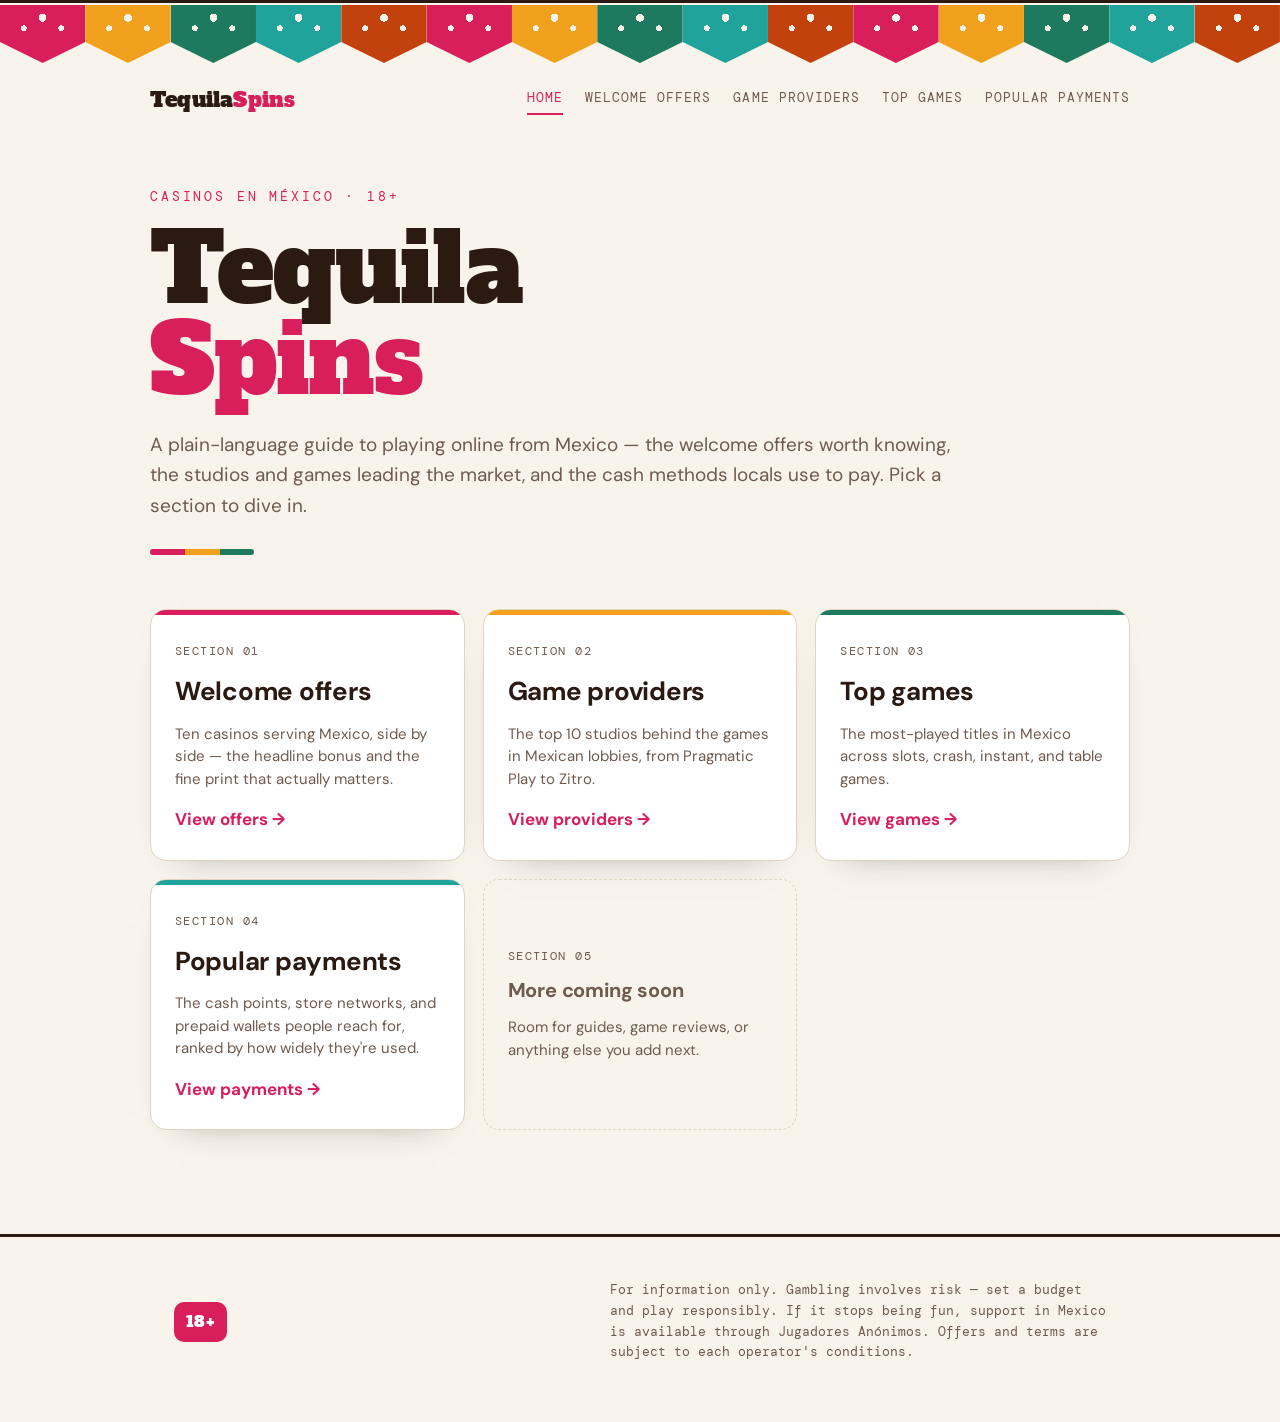
==== index.html @ b5e650cb "Add files via upload" ====
<!DOCTYPE html>
<html lang="en">
<head>
<meta charset="UTF-8">
<meta name="viewport" content="width=device-width, initial-scale=1.0">
<title>Tequila Spins · Casinos &amp; Payments in Mexico</title>
<link rel="preconnect" href="https://fonts.googleapis.com">
<link rel="preconnect" href="https://fonts.gstatic.com" crossorigin>
<link href="https://fonts.googleapis.com/css2?family=Alfa+Slab+One&family=DM+Sans:opsz,wght@9..40,400;9..40,500;9..40,700&family=DM+Mono:wght@400;500&display=swap" rel="stylesheet">
<link rel="stylesheet" href="styles.css">
</head>
<body>
<a href="#main" class="skip">Skip to content</a>

<div class="picado" aria-hidden="true">
  <span class="flag"></span><span class="flag"></span><span class="flag"></span>
  <span class="flag"></span><span class="flag"></span><span class="flag"></span>
  <span class="flag"></span><span class="flag"></span><span class="flag"></span>
  <span class="flag"></span><span class="flag"></span><span class="flag"></span>
  <span class="flag"></span><span class="flag"></span><span class="flag"></span>
</div>

<nav class="nav wrap" aria-label="Primary">
  <a class="brand" href="index.html">Tequila<span>Spins</span></a>
  <div class="links">
    <a href="index.html" aria-current="page">Home</a>
    <a href="welcome-offers.html">Welcome offers</a>
    <a href="game-providers.html">Game providers</a>
    <a href="top-games.html">Top games</a>
    <a href="popular-payments.html">Popular payments</a>
  </div>
</nav>

<header class="hero wrap">
  <p class="eyebrow">Casinos en México · 18+</p>
  <h1>Tequila<br><span class="accent">Spins</span></h1>
  <p class="lede">A plain-language guide to playing online from Mexico — the welcome offers worth knowing, the studios and games leading the market, and the cash methods locals use to pay. Pick a section to dive in.</p>
  <div class="rule" aria-hidden="true"></div>
</header>

<main id="main">
  <section class="section wrap" aria-label="Explore">
    <div class="hub">
      <a class="hub-card" href="welcome-offers.html">
        <span class="kicker">Section 01</span>
        <h2>Welcome offers</h2>
        <p>Ten casinos serving Mexico, side by side — the headline bonus and the fine print that actually matters.</p>
        <span class="go">View offers →</span>
      </a>

      <a class="hub-card" href="game-providers.html">
        <span class="kicker">Section 02</span>
        <h2>Game providers</h2>
        <p>The top 10 studios behind the games in Mexican lobbies, from Pragmatic Play to Zitro.</p>
        <span class="go">View providers →</span>
      </a>

      <a class="hub-card" href="top-games.html">
        <span class="kicker">Section 03</span>
        <h2>Top games</h2>
        <p>The most-played titles in Mexico across slots, crash, instant, and table games.</p>
        <span class="go">View games →</span>
      </a>

      <a class="hub-card" href="popular-payments.html">
        <span class="kicker">Section 04</span>
        <h2>Popular payments</h2>
        <p>The cash points, store networks, and prepaid wallets people reach for, ranked by how widely they're used.</p>
        <span class="go">View payments →</span>
      </a>

      <div class="hub-card hub-card--soon">
        <span class="kicker">Section 05</span>
        <h2>More coming soon</h2>
        <p>Room for guides, game reviews, or anything else you add next.</p>
      </div>
    </div>
  </section>
</main>

<footer>
  <div class="wrap foot-grid">
    <span class="badge18">18+</span>
    <p class="foot-text">For information only. Gambling involves risk — set a budget and play responsibly. If it stops being fun, support in Mexico is available through Jugadores Anónimos. Offers and terms are subject to each operator's conditions.</p>
  </div>
</footer>
</body>
</html>
---- styles.css ----
/* ===== Tequila Spins — shared styles ===== */
:root{
  --cal:#F8F4EC;
  --cal-deep:#EFE7D7;
  --tinta:#2A1A12;
  --muted:#6F5B4E;
  --rosa:#D81E5B;
  --sol:#F2A11E;
  --verde:#1E7A5E;
  --turquesa:#1FA39B;
  --barro:#C2410C;
  --line:#E0D4C0;
  --surface:#FFFFFF;
}
*{box-sizing:border-box;}
html{scroll-behavior:smooth;}
body{
  margin:0;background:var(--cal);color:var(--tinta);
  font-family:"DM Sans",system-ui,sans-serif;
  font-size:17px;line-height:1.6;-webkit-font-smoothing:antialiased;
}

/* ---------- Papel picado banner ---------- */
.picado{display:flex;width:100%;overflow:hidden;padding-top:2px;border-top:3px solid var(--tinta);}
.flag{
  flex:1 1 0;height:58px;transform-origin:top center;
  clip-path:polygon(0 0,100% 0,100% 64%,50% 100%,0 64%);
  -webkit-mask:
    radial-gradient(circle 4px at 50% 22%, transparent 98%, #000 100%),
    radial-gradient(circle 3px at 28% 40%, transparent 98%, #000 100%),
    radial-gradient(circle 3px at 72% 40%, transparent 98%, #000 100%);
  -webkit-mask-composite:source-in;
  mask:
    radial-gradient(circle 4px at 50% 22%, transparent 98%, #000 100%),
    radial-gradient(circle 3px at 28% 40%, transparent 98%, #000 100%),
    radial-gradient(circle 3px at 72% 40%, transparent 98%, #000 100%);
  mask-composite:intersect;
  animation:sway 4.5s ease-in-out infinite;
}
.flag:nth-child(5n+1){background:var(--rosa);}
.flag:nth-child(5n+2){background:var(--sol);}
.flag:nth-child(5n+3){background:var(--verde);}
.flag:nth-child(5n+4){background:var(--turquesa);}
.flag:nth-child(5n+5){background:var(--barro);}
.flag:nth-child(2n){animation-delay:-2.2s;}
.flag:nth-child(3n){animation-delay:-1.1s;}
@keyframes sway{0%,100%{transform:rotate(-1.4deg);}50%{transform:rotate(1.4deg);}}

.wrap{max-width:980px;margin:0 auto;padding:0 24px;}

/* ---------- Nav ---------- */
.nav{display:flex;align-items:center;justify-content:space-between;gap:16px;padding:20px 0;flex-wrap:wrap;}
.nav .brand{font-family:"Alfa Slab One",serif;font-size:21px;color:var(--tinta);text-decoration:none;letter-spacing:.01em;}
.nav .brand span{color:var(--rosa);}
.nav .links{display:flex;gap:22px;flex-wrap:wrap;}
.nav .links a{
  font-family:"DM Mono",monospace;font-size:13px;letter-spacing:.08em;text-transform:uppercase;
  color:var(--muted);text-decoration:none;padding:4px 0;border-bottom:2px solid transparent;
}
.nav .links a:hover{color:var(--tinta);}
.nav .links a[aria-current="page"]{color:var(--rosa);border-bottom-color:var(--rosa);}

/* ---------- Hero (home) ---------- */
.hero{padding:50px 0 40px;}
.eyebrow{
  font-family:"DM Mono",monospace;font-size:13px;letter-spacing:.22em;
  text-transform:uppercase;color:var(--rosa);margin:0 0 18px;
}
.hero h1{
  font-family:"Alfa Slab One",serif;font-weight:400;
  font-size:clamp(46px,8.5vw,96px);line-height:.94;margin:0;letter-spacing:-.01em;
}
.hero h1 .accent{color:var(--rosa);}
.hero .lede{max-width:62ch;font-size:19px;color:var(--muted);margin:24px 0 0;}
.rule{height:6px;width:104px;margin:28px 0 0;border-radius:3px;
  background:linear-gradient(90deg,var(--rosa) 0 34%,var(--sol) 34% 67%,var(--verde) 67% 100%);}

/* ---------- Page header (subpages) ---------- */
.page-head{padding:36px 0 28px;}
.page-title{
  font-family:"Alfa Slab One",serif;font-weight:400;
  font-size:clamp(34px,6.5vw,62px);line-height:1;margin:10px 0 0;letter-spacing:-.01em;
}
.page-head .lede{max-width:62ch;font-size:18px;color:var(--muted);margin:18px 0 0;}

/* ---------- Hub cards (home) ---------- */
.hub{display:grid;grid-template-columns:repeat(auto-fit,minmax(260px,1fr));gap:18px;padding:6px 0 30px;}
.hub-card{
  position:relative;display:block;background:var(--surface);border:1px solid var(--line);
  border-radius:16px;padding:26px 24px;text-decoration:none;color:var(--tinta);overflow:hidden;
  box-shadow:0 16px 36px -30px rgba(42,26,18,.55);
  transition:transform .25s ease, box-shadow .25s ease;
}
.hub-card::before{content:"";position:absolute;inset:0 0 auto 0;height:5px;}
.hub-card:nth-of-type(5n+1)::before{background:var(--rosa);}
.hub-card:nth-of-type(5n+2)::before{background:var(--sol);}
.hub-card:nth-of-type(5n+3)::before{background:var(--verde);}
.hub-card:nth-of-type(5n+4)::before{background:var(--turquesa);}
.hub-card:hover{transform:translateY(-3px);box-shadow:0 22px 44px -28px rgba(42,26,18,.6);}
.hub-card .kicker{font-family:"DM Mono",monospace;font-size:12px;letter-spacing:.12em;text-transform:uppercase;color:var(--muted);}
.hub-card h2{font-weight:700;font-size:26px;margin:8px 0 0;letter-spacing:-.01em;}
.hub-card p{color:var(--muted);font-size:15px;margin:10px 0 0;line-height:1.5;}
.hub-card .go{display:inline-block;margin:16px 0 0;font-weight:700;color:var(--rosa);}
.hub-card--soon{
  background:transparent;border:1.5px dashed var(--line);box-shadow:none;cursor:default;
  display:flex;flex-direction:column;justify-content:center;
}
.hub-card--soon::before{display:none;}
.hub-card--soon:hover{transform:none;box-shadow:none;}
.hub-card--soon .kicker{color:var(--muted);}
.hub-card--soon h2{color:var(--muted);font-size:20px;}

/* ---------- Section heads ---------- */
.section{padding:8px 0 30px;}
.section-head{display:flex;align-items:baseline;gap:16px;margin:0 0 22px;flex-wrap:wrap;}
.section-head .num{
  font-family:"DM Mono",monospace;font-size:13px;color:var(--muted);
  border:1.5px solid var(--line);border-radius:999px;padding:3px 12px;
}
.section-head h2{font-weight:700;font-size:clamp(27px,4.4vw,38px);margin:0;letter-spacing:-.02em;}
.section-head .sub{font-family:"DM Mono",monospace;font-size:12.5px;color:var(--muted);letter-spacing:.05em;}

/* ---------- Offer cards ---------- */
.offers{display:grid;grid-template-columns:repeat(2,1fr);gap:18px;}
.offer{
  position:relative;background:var(--surface);border:1px solid var(--line);
  border-radius:16px;padding:24px 22px 22px;overflow:hidden;
  box-shadow:0 16px 36px -30px rgba(42,26,18,.55);
  transition:transform .25s ease, box-shadow .25s ease;
}
.offer::before{content:"";position:absolute;inset:0 0 auto 0;height:5px;}
.offer:nth-child(5n+1)::before{background:var(--rosa);}
.offer:nth-child(5n+2)::before{background:var(--sol);}
.offer:nth-child(5n+3)::before{background:var(--verde);}
.offer:nth-child(5n+4)::before{background:var(--turquesa);}
.offer:nth-child(5n+5)::before{background:var(--barro);}
.offer:hover{transform:translateY(-3px);box-shadow:0 22px 44px -28px rgba(42,26,18,.6);}
.offer .brand{font-weight:700;font-size:20px;margin:6px 0 0;}
.offer .deal{font-weight:700;font-size:19px;line-height:1.3;margin:10px 0 0;color:var(--tinta);}
.offer .chip{
  display:inline-block;margin:14px 0 0;font-family:"DM Mono",monospace;font-size:11.5px;
  letter-spacing:.06em;text-transform:uppercase;color:var(--rosa);
  background:#FCEBF0;border:1px solid #F4C9D7;padding:4px 10px;border-radius:999px;
}
.offer .req{margin:14px 0 0;font-size:14px;color:var(--muted);line-height:1.5;}
.offer .req b{color:var(--tinta);font-weight:700;}

/* ---------- Payments table ---------- */
.card{background:var(--surface);border:1px solid var(--line);border-radius:18px;overflow:hidden;
  box-shadow:0 18px 40px -28px rgba(42,26,18,.5);}
table{width:100%;border-collapse:collapse;}
thead th{
  font-family:"DM Mono",monospace;font-size:12px;letter-spacing:.12em;text-transform:uppercase;
  color:var(--muted);text-align:left;font-weight:500;padding:18px 22px;
  background:var(--cal-deep);border-bottom:2px solid var(--line);
}
thead th:last-child{text-align:right;}
tbody td{padding:18px 22px;border-bottom:1px solid var(--line);vertical-align:middle;}
tbody tr:last-child td{border-bottom:none;}
tbody tr:hover{background:#FCF8F0;}
.method{font-weight:700;font-size:18px;white-space:nowrap;}
.pdesc{color:var(--muted);font-size:15px;line-height:1.5;}
.pop{min-width:180px;}
.pop-inner{display:flex;align-items:center;gap:12px;justify-content:flex-end;}
.bar{flex:1;max-width:120px;height:10px;border-radius:999px;background:var(--cal-deep);overflow:hidden;}
.bar__fill{display:block;height:100%;width:0;border-radius:999px;
  background:linear-gradient(90deg,var(--rosa),var(--sol));
  transition:width 1.1s cubic-bezier(.22,1,.36,1);}
.is-loaded .bar__fill{width:var(--pct);}
.pct{font-family:"DM Mono",monospace;font-weight:500;font-size:15px;min-width:38px;text-align:right;}

/* ---------- Notes + footer ---------- */
.note{margin:20px 2px 0;font-size:13.5px;color:var(--muted);line-height:1.55;}
.note b{color:var(--tinta);font-weight:700;}
footer{border-top:3px solid var(--tinta);margin-top:44px;padding:30px 0 46px;}
.foot-grid{display:flex;justify-content:space-between;gap:18px;flex-wrap:wrap;align-items:center;}
.badge18{
  font-family:"Alfa Slab One",serif;font-size:15px;color:#fff;background:var(--rosa);
  border-radius:10px;padding:8px 12px;letter-spacing:.02em;
}
.foot-text{font-family:"DM Mono",monospace;font-size:13px;color:var(--muted);max-width:62ch;line-height:1.6;}

/* ---------- Responsive ---------- */
@media (max-width:760px){.offers{grid-template-columns:1fr;}}
@media (max-width:620px){
  body{font-size:16px;}
  thead{display:none;}
  tbody td{display:block;padding:6px 18px;border:none;}
  tbody tr{display:block;padding:16px 0;border-bottom:1px solid var(--line);}
  tbody tr:last-child{border-bottom:none;}
  .method{font-size:19px;padding-top:14px;}
  .pop{padding-bottom:16px;}
  .pop-inner{justify-content:flex-start;}
  .bar{max-width:none;}
}
@media (prefers-reduced-motion:reduce){
  .flag{animation:none;}
  .bar__fill{transition:none;}
  .offer,.hub-card{transition:none;}
}
a.skip{position:absolute;left:-999px;}
a.skip:focus{left:12px;top:12px;background:var(--tinta);color:#fff;padding:8px 12px;border-radius:8px;z-index:5;}
:focus-visible{outline:3px solid var(--rosa);outline-offset:2px;}

/* ---------- Ranked list (providers / games) ---------- */
.ranklist{display:flex;flex-direction:column;gap:14px;}
.rank-item{
  position:relative;display:flex;gap:20px;align-items:flex-start;
  background:var(--surface);border:1px solid var(--line);border-radius:16px;
  padding:22px 24px;overflow:hidden;
  box-shadow:0 16px 36px -30px rgba(42,26,18,.5);
  transition:transform .2s ease, box-shadow .2s ease;
}
.rank-item::before{content:"";position:absolute;left:0;top:0;bottom:0;width:5px;}
.rank-item:nth-child(5n+1)::before{background:var(--rosa);}
.rank-item:nth-child(5n+2)::before{background:var(--sol);}
.rank-item:nth-child(5n+3)::before{background:var(--verde);}
.rank-item:nth-child(5n+4)::before{background:var(--turquesa);}
.rank-item:nth-child(5n+5)::before{background:var(--barro);}
.rank-item:hover{transform:translateY(-2px);box-shadow:0 22px 44px -28px rgba(42,26,18,.6);}
.rank-num{
  font-family:"Alfa Slab One",serif;font-size:36px;line-height:.9;
  min-width:54px;text-align:center;flex:none;color:#D9C7AE;
}
.rank-item:nth-child(1) .rank-num{color:var(--rosa);}
.rank-item:nth-child(2) .rank-num{color:var(--sol);}
.rank-item:nth-child(3) .rank-num{color:var(--verde);}
.rank-body{flex:1;}
.rank-name{font-weight:700;font-size:20px;margin:0;line-height:1.2;}
.rank-meta{
  font-family:"DM Mono",monospace;font-size:12px;letter-spacing:.05em;
  text-transform:uppercase;color:var(--muted);margin:5px 0 0;
}
.rank-desc{color:var(--muted);font-size:15px;line-height:1.5;margin:10px 0 0;}
.rank-desc b{color:var(--tinta);font-weight:700;}
@media (max-width:620px){
  .rank-item{gap:14px;padding:18px 18px;}
  .rank-num{font-size:28px;min-width:38px;}
  .rank-name{font-size:18px;}
}
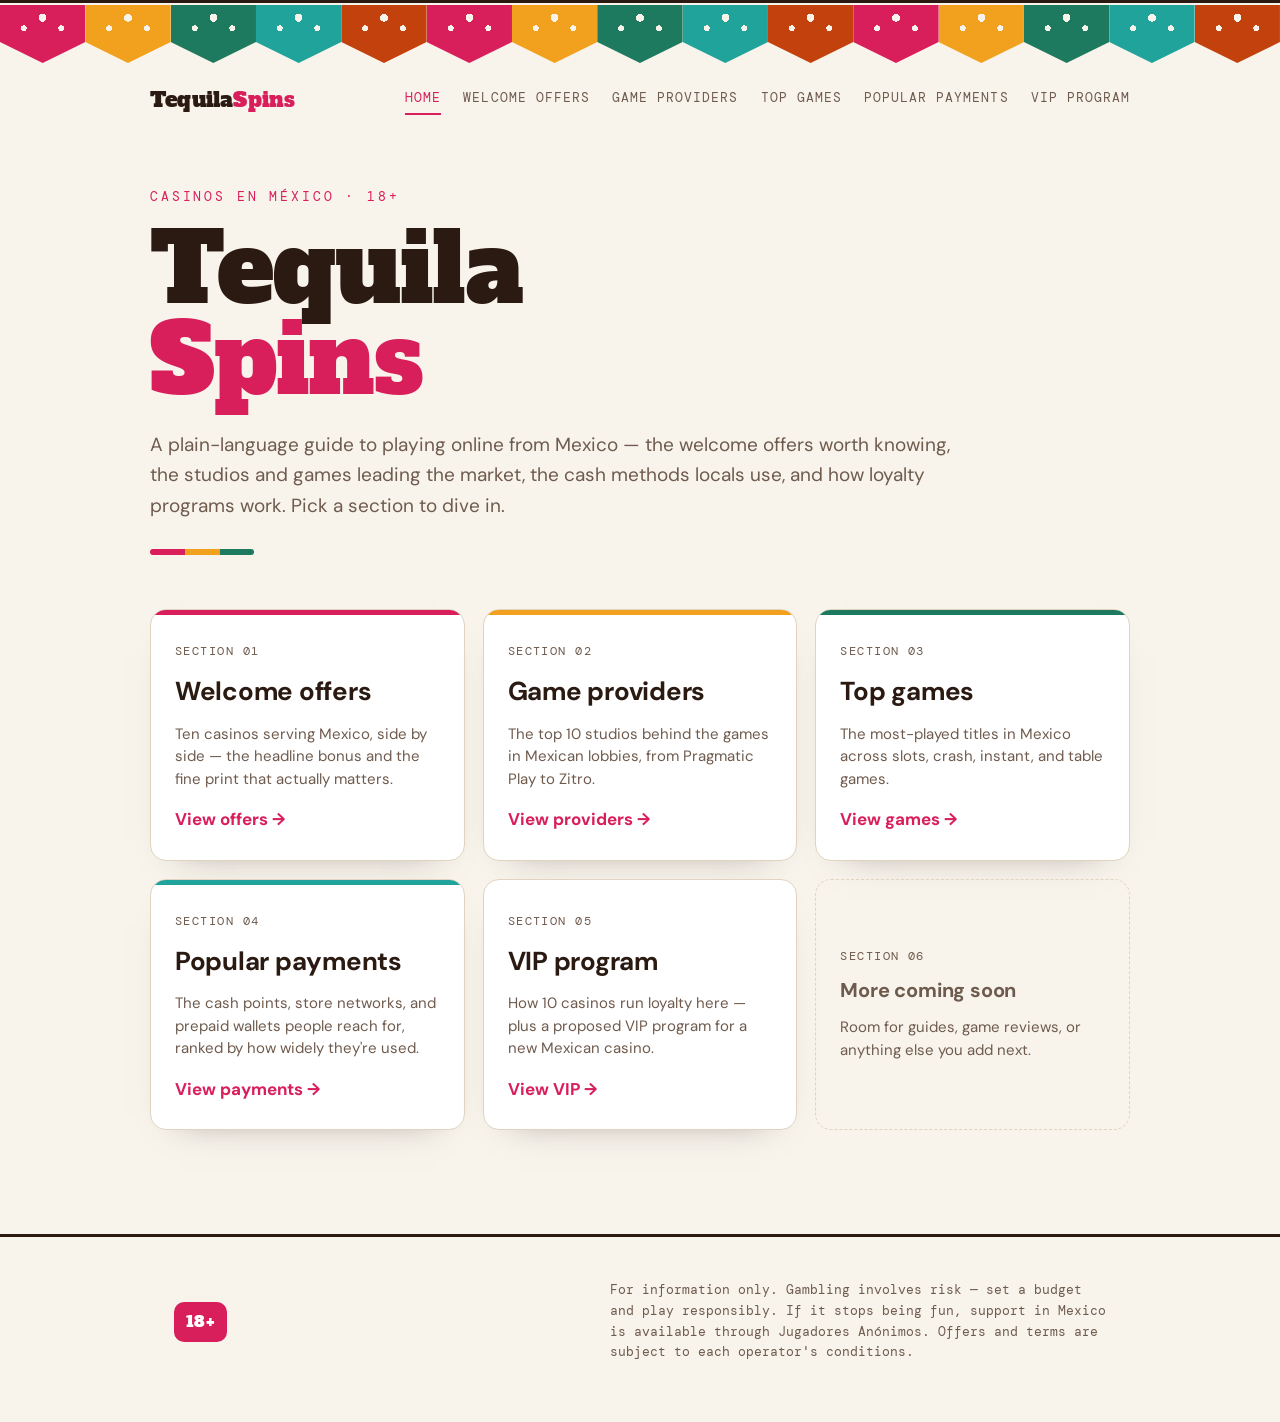
==== commit ef85100d: "Add files via upload" ====
--- a/index.html
+++ b/index.html
@@ -28,13 +28,14 @@
     <a href="game-providers.html">Game providers</a>
     <a href="top-games.html">Top games</a>
     <a href="popular-payments.html">Popular payments</a>
+    <a href="vip-program.html">VIP program</a>
   </div>
 </nav>
 
 <header class="hero wrap">
   <p class="eyebrow">Casinos en México · 18+</p>
   <h1>Tequila<br><span class="accent">Spins</span></h1>
-  <p class="lede">A plain-language guide to playing online from Mexico — the welcome offers worth knowing, the studios and games leading the market, and the cash methods locals use to pay. Pick a section to dive in.</p>
+  <p class="lede">A plain-language guide to playing online from Mexico — the welcome offers worth knowing, the studios and games leading the market, the cash methods locals use, and how loyalty programs work. Pick a section to dive in.</p>
   <div class="rule" aria-hidden="true"></div>
 </header>
 
@@ -69,8 +70,15 @@
         <span class="go">View payments →</span>
       </a>
 
+      <a class="hub-card" href="vip-program.html">
+        <span class="kicker">Section 05</span>
+        <h2>VIP program</h2>
+        <p>How 10 casinos run loyalty here — plus a proposed VIP program for a new Mexican casino.</p>
+        <span class="go">View VIP →</span>
+      </a>
+
       <div class="hub-card hub-card--soon">
-        <span class="kicker">Section 05</span>
+        <span class="kicker">Section 06</span>
         <h2>More coming soon</h2>
         <p>Room for guides, game reviews, or anything else you add next.</p>
       </div>
